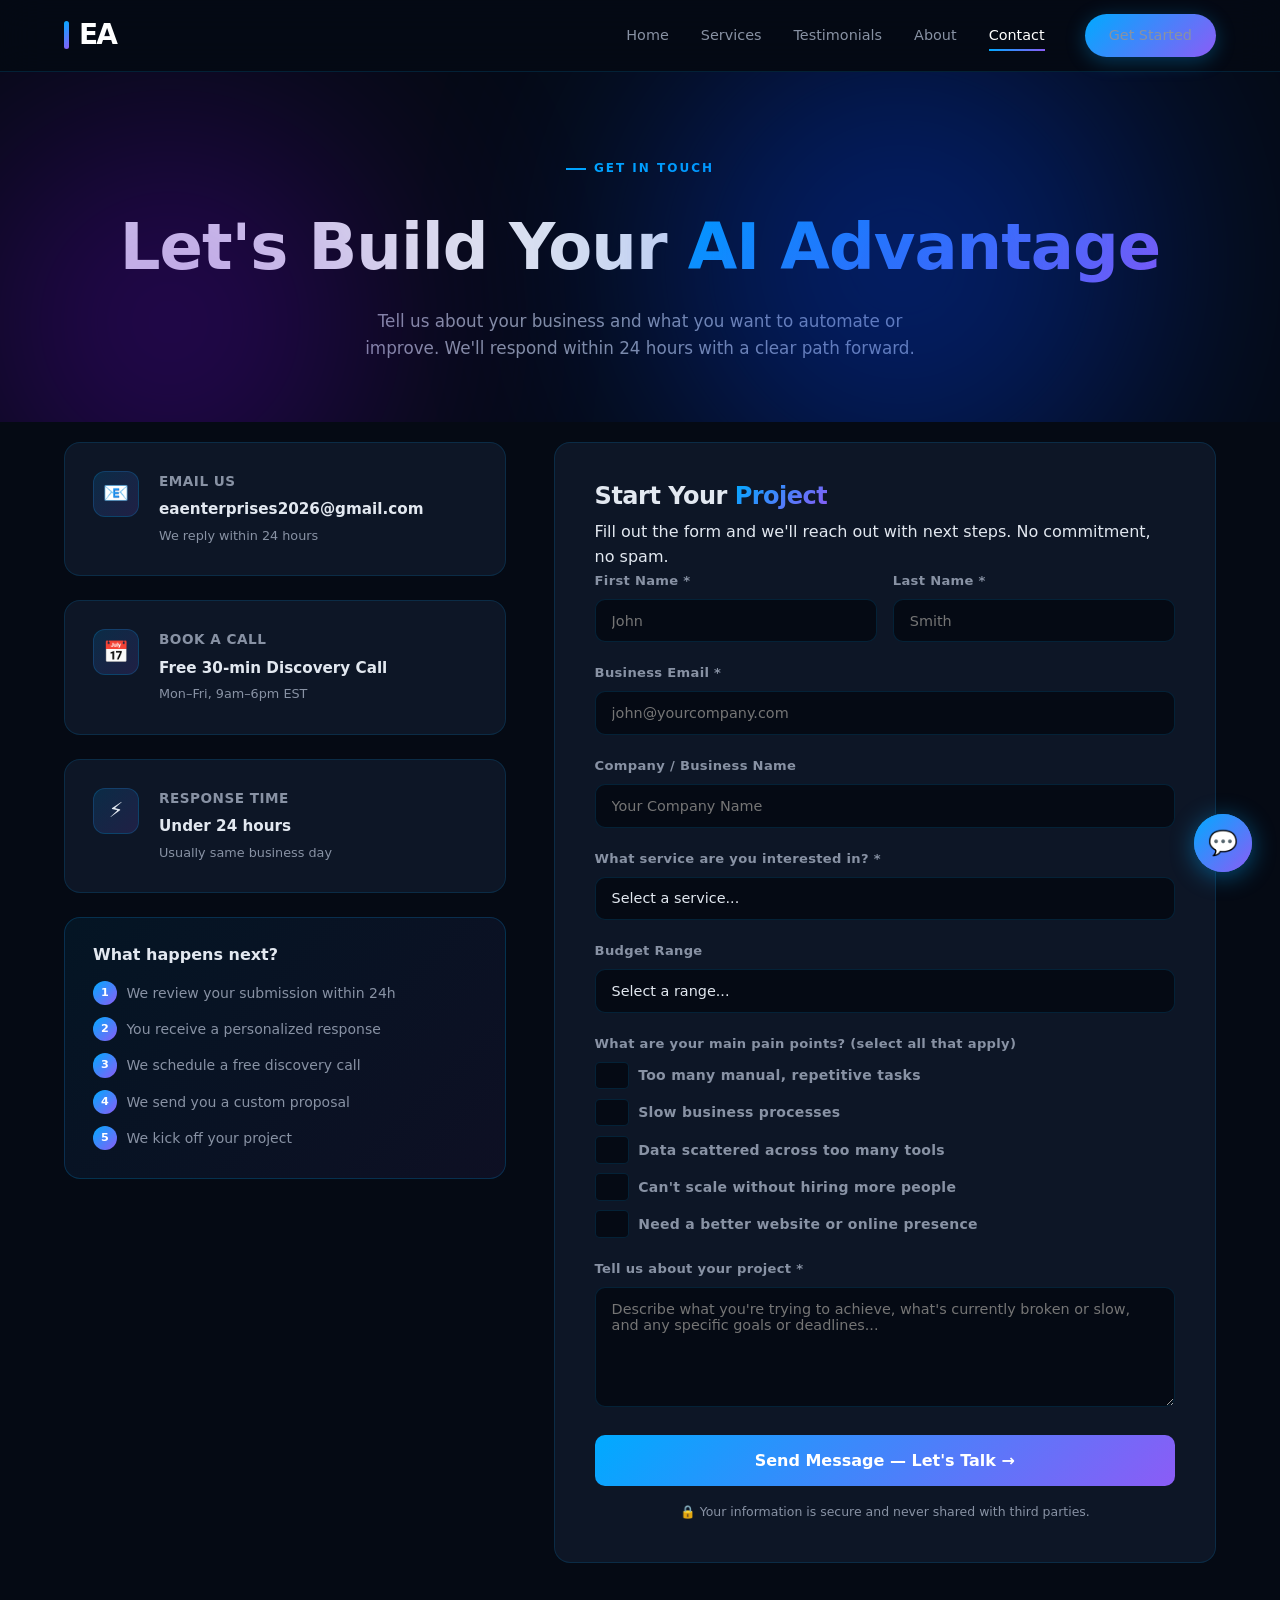
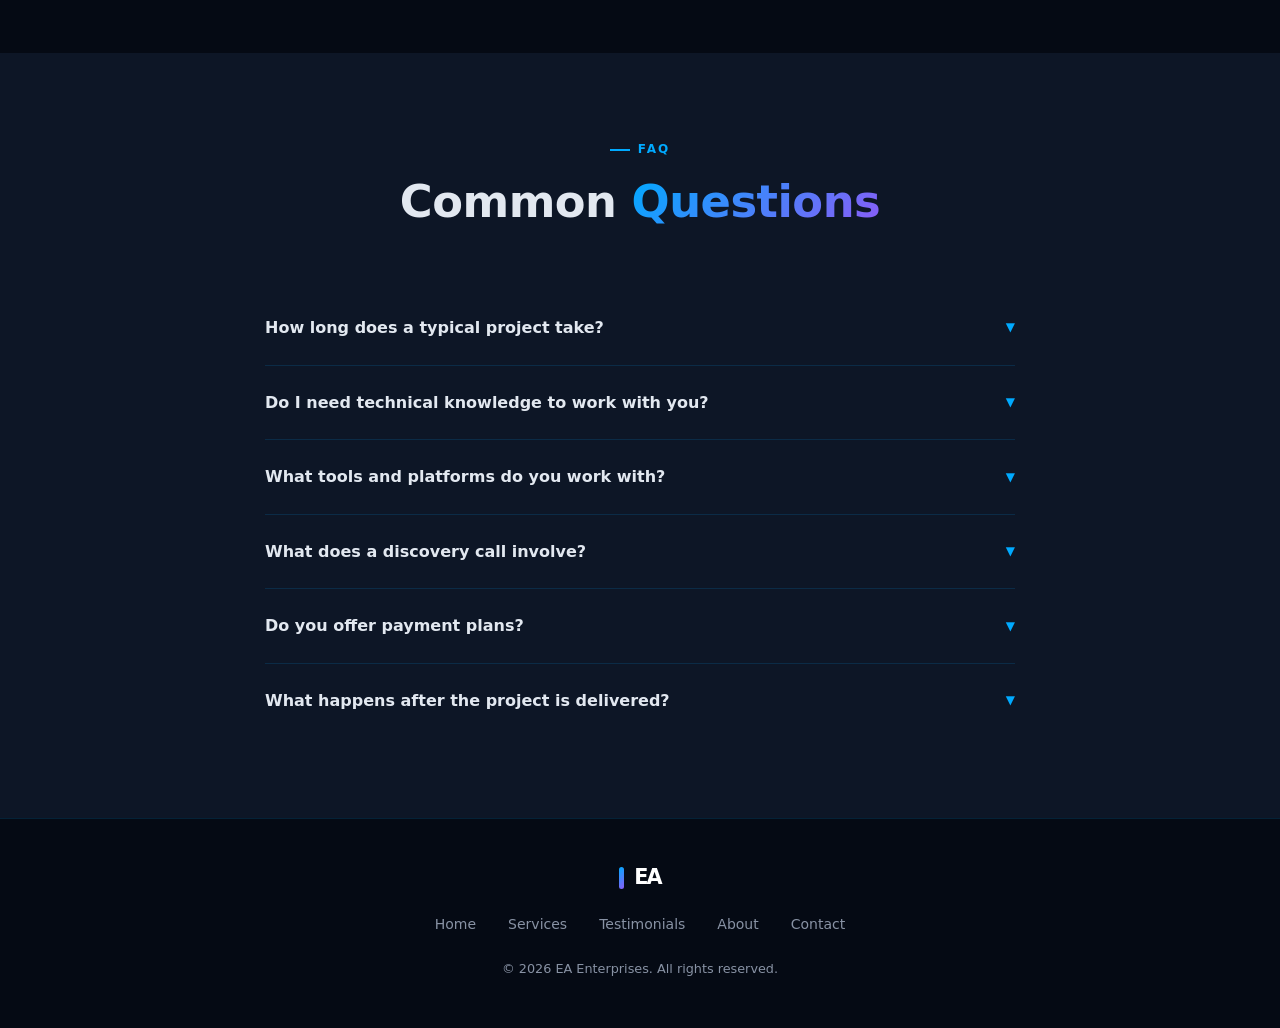
==== pages/contact.html @ 1dcc17ff "EA Enterprises website — initial deploy" ====
<!DOCTYPE html>
<html lang="en">
<head>
  <meta charset="UTF-8" />
  <meta name="viewport" content="width=device-width, initial-scale=1.0" />
  <title>Contact — EA Enterprises AI Agency</title>
  <link rel="stylesheet" href="../css/styles.css" />
  <style>
    .contact-hero { padding: 80px 5% 60px; text-align: center; position: relative; overflow: hidden; }
    .contact-hero .orb-blue { top: -60px; right: 10%; }
    .contact-hero .orb-purple { bottom: -100px; left: -30px; }
    .contact-hero h1 { margin: 1rem 0 1.5rem; }
    .contact-hero p { color: var(--text-muted); max-width: 560px; margin: 0 auto; font-size: 1.05rem; }
    .contact-layout { max-width: 1200px; margin: 0 auto; display: grid; grid-template-columns: 1fr 1.5fr; gap: 3rem; align-items: start; }
    .contact-info { display: flex; flex-direction: column; gap: 1.5rem; }
    .info-card { background: var(--bg-card); border: 1px solid var(--border); border-radius: var(--radius); padding: 1.75rem; display: flex; gap: 1.25rem; align-items: flex-start; transition: all 0.3s; }
    .info-card:hover { border-color: rgba(0,170,255,0.3); }
    .info-icon { width: 46px; height: 46px; border-radius: 12px; background: linear-gradient(135deg, rgba(0,170,255,0.15), rgba(139,92,246,0.15)); border: 1px solid rgba(0,170,255,0.2); display: flex; align-items: center; justify-content: center; font-size: 1.3rem; flex-shrink: 0; }
    .info-body h4 { font-size: 0.85rem; color: var(--text-muted); margin-bottom: 0.3rem; font-weight: 600; text-transform: uppercase; letter-spacing: 0.5px; }
    .info-body p { font-size: 0.95rem; font-weight: 600; }
    .info-body span { font-size: 0.8rem; color: var(--text-muted); }
    .expect-card { background: linear-gradient(135deg, rgba(0,170,255,0.07), rgba(139,92,246,0.07)); border: 1px solid rgba(0,170,255,0.2); border-radius: var(--radius); padding: 1.75rem; }
    .expect-card h3 { margin-bottom: 1rem; font-size: 1rem; }
    .expect-list { list-style: none; display: flex; flex-direction: column; gap: 0.75rem; }
    .expect-list li { font-size: 0.875rem; color: var(--text-muted); display: flex; align-items: center; gap: 0.6rem; }
    .expect-list li .step-chip { background: var(--gradient); color: white; font-size: 0.7rem; font-weight: 700; padding: 0.2rem 0.5rem; border-radius: 50px; flex-shrink: 0; }
    .form-card { background: var(--bg-card); border: 1px solid var(--border); border-radius: var(--radius); padding: 2.5rem; }
    .form-card h2 { margin-bottom: 0.5rem; font-size: 1.5rem; }
    .form-card > p { color: var(--text-muted); margin-bottom: 2rem; font-size: 0.9rem; }
    .form-row { display: grid; grid-template-columns: 1fr 1fr; gap: 1rem; }
    .form-group { display: flex; flex-direction: column; gap: 0.5rem; margin-bottom: 1.25rem; }
    label { font-size: 0.82rem; font-weight: 600; color: var(--text-muted); letter-spacing: 0.3px; }
    input, textarea, select { background: var(--bg-dark); border: 1px solid var(--border); border-radius: 10px; padding: 0.8rem 1rem; color: var(--text); font-size: 0.9rem; font-family: var(--font); width: 100%; transition: border-color 0.2s, box-shadow 0.2s; outline: none; -webkit-appearance: none; }
    input:focus, textarea:focus, select:focus { border-color: var(--accent-blue); box-shadow: 0 0 0 3px rgba(0,170,255,0.12); }
    textarea { resize: vertical; min-height: 120px; }
    select option { background: var(--bg-dark); }
    .checkbox-group { display: flex; flex-direction: column; gap: 0.6rem; }
    .checkbox-label { display: flex; align-items: center; gap: 0.6rem; cursor: pointer; font-size: 0.875rem; color: var(--text-muted); }
    .checkbox-label input[type="checkbox"] { width: 18px; height: 18px; border-radius: 5px; flex-shrink: 0; cursor: pointer; accent-color: var(--accent-blue); }
    .submit-btn { width: 100%; padding: 1rem; background: var(--gradient); border: none; border-radius: 10px; color: white; font-size: 1rem; font-weight: 700; cursor: pointer; transition: all 0.25s; font-family: var(--font); margin-top: 0.5rem; }
    .submit-btn:hover { transform: translateY(-2px); box-shadow: 0 8px 30px rgba(0,170,255,0.4); }
    .form-note { text-align: center; font-size: 0.78rem; color: var(--text-muted); margin-top: 1rem; }
    .success-msg { display: none; text-align: center; padding: 3rem; }
    .success-icon { font-size: 4rem; margin-bottom: 1rem; display: block; animation: float 3s ease-in-out infinite; }
    .success-msg h3 { margin-bottom: 0.75rem; }
    .success-msg p { color: var(--text-muted); }
    .faq-item { border-bottom: 1px solid var(--border); padding: 1.5rem 0; }
    .faq-item:last-child { border-bottom: none; }
    .faq-q { font-weight: 700; cursor: pointer; display: flex; align-items: center; justify-content: space-between; gap: 1rem; user-select: none; }
    .faq-q .arrow { font-size: 0.75rem; transition: transform 0.25s; flex-shrink: 0; color: var(--accent-blue); }
    .faq-item.open .faq-q .arrow { transform: rotate(180deg); }
    .faq-a { color: var(--text-muted); font-size: 0.9rem; line-height: 1.7; max-height: 0; overflow: hidden; transition: max-height 0.35s ease, margin-top 0.25s; }
    .faq-item.open .faq-a { max-height: 300px; margin-top: 0.75rem; }
    @media (max-width: 900px) { .contact-layout { grid-template-columns: 1fr; } .form-row { grid-template-columns: 1fr; } }
  </style>
</head>
<body>
<nav>
  <div class="nav-inner">
    <a href="../index.html" class="nav-logo"><div class="logo-accent"></div>EA</a>
    <div class="nav-links" id="navLinks">
      <a href="../index.html">Home</a>
      <a href="services.html">Services</a>
      <a href="testimonials.html">Testimonials</a>
      <a href="about.html">About</a>
      <a href="contact.html" class="active">Contact</a>
      <a href="contact.html" class="btn btn-primary" style="margin-left:0.5rem;">Get Started</a>
    </div>
    <div class="hamburger" onclick="toggleNav()"><span></span><span></span><span></span></div>
  </div>
</nav>

<div class="page-wrapper">
  <section class="contact-hero">
    <div class="orb orb-blue"></div>
    <div class="orb orb-purple"></div>
    <div class="section-label">Get In Touch</div>
    <h1>Let's Build Your <span class="gradient-text">AI Advantage</span></h1>
    <p>Tell us about your business and what you want to automate or improve. We'll respond within 24 hours with a clear path forward.</p>
  </section>

  <section style="padding: 20px 5% 90px;">
    <div class="contact-layout">
      <div class="contact-info fade-up">
        <div class="info-card">
          <div class="info-icon">📧</div>
          <div class="info-body"><h4>Email Us</h4><p>eaenterprises2026@gmail.com</p><span>We reply within 24 hours</span></div>
        </div>
        <div class="info-card">
          <div class="info-icon">📅</div>
          <div class="info-body"><h4>Book a Call</h4><p>Free 30-min Discovery Call</p><span>Mon–Fri, 9am–6pm EST</span></div>
        </div>
        <div class="info-card">
          <div class="info-icon">⚡</div>
          <div class="info-body"><h4>Response Time</h4><p>Under 24 hours</p><span>Usually same business day</span></div>
        </div>
        <div class="expect-card">
          <h3>What happens next?</h3>
          <ul class="expect-list">
            <li><span class="step-chip">1</span>We review your submission within 24h</li>
            <li><span class="step-chip">2</span>You receive a personalized response</li>
            <li><span class="step-chip">3</span>We schedule a free discovery call</li>
            <li><span class="step-chip">4</span>We send you a custom proposal</li>
            <li><span class="step-chip">5</span>We kick off your project</li>
          </ul>
        </div>
      </div>

      <div class="form-card fade-up fade-up-delay-1">
        <div id="formWrap">
          <h2>Start Your <span class="gradient-text">Project</span></h2>
          <p>Fill out the form and we'll reach out with next steps. No commitment, no spam.</p>
          <form id="contactForm" onsubmit="handleSubmit(event)" novalidate>
            <div class="form-row">
              <div class="form-group"><label for="firstName">First Name *</label><input type="text" id="firstName" name="firstName" placeholder="John" required /></div>
              <div class="form-group"><label for="lastName">Last Name *</label><input type="text" id="lastName" name="lastName" placeholder="Smith" required /></div>
            </div>
            <div class="form-group"><label for="email">Business Email *</label><input type="email" id="email" name="email" placeholder="john@yourcompany.com" required /></div>
            <div class="form-group"><label for="company">Company / Business Name</label><input type="text" id="company" name="company" placeholder="Your Company Name" /></div>
            <div class="form-group">
              <label for="service">What service are you interested in? *</label>
              <select id="service" name="service" required>
                <option value="" disabled selected>Select a service...</option>
                <option value="automation">AI Workflow Automation</option>
                <option value="website">AI-Powered Website</option>
                <option value="agent">Custom AI Agent Development</option>
                <option value="data">Data Intelligence & Analytics</option>
                <option value="consulting">AI Strategy & Consulting</option>
                <option value="retainer">Monthly Retainer Plan</option>
                <option value="other">Something Else / Not Sure</option>
              </select>
            </div>
            <div class="form-group">
              <label for="budget">Budget Range</label>
              <select id="budget" name="budget">
                <option value="" disabled selected>Select a range...</option>
                <option value="under-1k">Under $1,000</option>
                <option value="1k-5k">$1,000 – $5,000</option>
                <option value="5k-15k">$5,000 – $15,000</option>
                <option value="15k-50k">$15,000 – $50,000</option>
                <option value="50k+">$50,000+</option>
                <option value="unsure">Not sure yet</option>
              </select>
            </div>
            <div class="form-group">
              <label>What are your main pain points? (select all that apply)</label>
              <div class="checkbox-group">
                <label class="checkbox-label"><input type="checkbox" name="pain[]" value="manual-tasks" /> Too many manual, repetitive tasks</label>
                <label class="checkbox-label"><input type="checkbox" name="pain[]" value="slow-processes" /> Slow business processes</label>
                <label class="checkbox-label"><input type="checkbox" name="pain[]" value="data-chaos" /> Data scattered across too many tools</label>
                <label class="checkbox-label"><input type="checkbox" name="pain[]" value="scaling" /> Can't scale without hiring more people</label>
                <label class="checkbox-label"><input type="checkbox" name="pain[]" value="no-website" /> Need a better website or online presence</label>
              </div>
            </div>
            <div class="form-group"><label for="message">Tell us about your project *</label><textarea id="message" name="message" placeholder="Describe what you're trying to achieve, what's currently broken or slow, and any specific goals or deadlines..." required></textarea></div>
            <button type="submit" class="submit-btn">Send Message — Let's Talk →</button>
            <p class="form-note">🔒 Your information is secure and never shared with third parties.</p>
          </form>
        </div>
        <div id="successMsg" class="success-msg">
          <span class="success-icon">🚀</span>
          <h3>Message Sent!</h3>
          <p>Thank you for reaching out. We'll review your message and get back to you within 24 hours — usually the same business day.</p>
          <p style="margin-top:1rem;">Keep an eye on <strong>eaenterprises2026@gmail.com</strong> for our reply.</p>
          <a href="../index.html" class="btn btn-outline" style="margin-top:2rem;display:inline-flex;">← Back to Home</a>
        </div>
      </div>
    </div>
  </section>

  <section style="background:var(--bg-card);padding:80px 5%;">
    <div class="container">
      <div class="section-header fade-up">
        <div class="section-label">FAQ</div>
        <h2>Common <span class="gradient-text">Questions</span></h2>
      </div>
      <div style="max-width:750px;margin:0 auto;" class="fade-up">
        <div class="faq-item"><div class="faq-q" onclick="toggleFaq(this)">How long does a typical project take?<span class="arrow">▼</span></div><div class="faq-a">Most automation and AI agent projects go from kickoff to live in 2–4 weeks. Website builds typically take 4–6 weeks depending on complexity. We provide detailed timelines in your proposal before we start.</div></div>
        <div class="faq-item"><div class="faq-q" onclick="toggleFaq(this)">Do I need technical knowledge to work with you?<span class="arrow">▼</span></div><div class="faq-a">Not at all. We handle all the technical implementation and explain everything in plain business language. You tell us your goals — we figure out how to get there. We also train your team so you can manage the systems independently after launch.</div></div>
        <div class="faq-item"><div class="faq-q" onclick="toggleFaq(this)">What tools and platforms do you work with?<span class="arrow">▼</span></div><div class="faq-a">We work with n8n, Make (Integromat), Zapier, OpenAI, Anthropic Claude, Google APIs, Airtable, Notion, HubSpot, Salesforce, Slack, and dozens more. If you already use a tool, we can almost certainly integrate with it.</div></div>
        <div class="faq-item"><div class="faq-q" onclick="toggleFaq(this)">What does a discovery call involve?<span class="arrow">▼</span></div><div class="faq-a">It's a 30-minute conversation where we learn about your business, your current workflows, and your goals. No pitch, no pressure — just a genuine conversation to see if we're the right fit. You'll leave with at least 2–3 actionable AI ideas regardless of whether you hire us.</div></div>
        <div class="faq-item"><div class="faq-q" onclick="toggleFaq(this)">Do you offer payment plans?<span class="arrow">▼</span></div><div class="faq-a">Yes. For projects over $2,000 we typically split payment: 50% upfront to begin, 50% on delivery. For larger projects we can arrange milestone-based payments. We want to make working together accessible — just ask.</div></div>
        <div class="faq-item"><div class="faq-q" onclick="toggleFaq(this)">What happens after the project is delivered?<span class="arrow">▼</span></div><div class="faq-a">All projects include 30 days of free support after delivery. We document everything and train your team. After that, you can continue on one of our monthly retainer plans for ongoing optimization, new features, and priority support.</div></div>
      </div>
    </div>
  </section>

  <footer>
    <div class="footer-inner">
      <div class="nav-logo" style="font-size:1.3rem;"><div class="logo-accent" style="height:22px;"></div>EA</div>
      <div class="footer-links">
        <a href="../index.html">Home</a>
        <a href="services.html">Services</a>
        <a href="testimonials.html">Testimonials</a>
        <a href="about.html">About</a>
        <a href="contact.html">Contact</a>
      </div>
      <div class="footer-copy">© 2026 EA Enterprises. All rights reserved.</div>
    </div>
  </footer>
</div>
<script src="../js/main.js"></script>
<script src="../js/chatbot.js"></script>
</body>
</html>
---- css/styles.css ----
/* ===== RESET & BASE ===== */
*, *::before, *::after { box-sizing: border-box; margin: 0; padding: 0; }

:root {
  --bg-dark: #050a14;
  --bg-card: #0d1626;
  --bg-card2: #111d33;
  --accent-blue: #00aaff;
  --accent-purple: #8b5cf6;
  --accent-cyan: #06b6d4;
  --gradient: linear-gradient(135deg, #00aaff, #8b5cf6);
  --gradient2: linear-gradient(135deg, #8b5cf6, #06b6d4);
  --text: #e2e8f0;
  --text-muted: #8892a4;
  --border: rgba(0, 170, 255, 0.15);
  --glow: 0 0 40px rgba(0, 170, 255, 0.2);
  --radius: 16px;
  --nav-h: 72px;
  --font: 'Inter', system-ui, sans-serif;
}

html { scroll-behavior: smooth; }

body {
  font-family: var(--font);
  background: var(--bg-dark);
  color: var(--text);
  line-height: 1.6;
  overflow-x: hidden;
}

a { color: inherit; text-decoration: none; }
img { max-width: 100%; display: block; }

/* ===== NAVIGATION ===== */
nav {
  position: fixed;
  top: 0; left: 0; right: 0;
  height: var(--nav-h);
  background: rgba(5, 10, 20, 0.85);
  backdrop-filter: blur(20px);
  border-bottom: 1px solid var(--border);
  z-index: 1000;
  display: flex;
  align-items: center;
  padding: 0 5%;
}

.nav-inner {
  width: 100%;
  max-width: 1200px;
  margin: 0 auto;
  display: flex;
  align-items: center;
  justify-content: space-between;
}

.nav-logo {
  font-size: 1.75rem;
  font-weight: 900;
  color: white;
  letter-spacing: -2px;
  display: flex;
  align-items: center;
  gap: 10px;
  text-decoration: none;
  line-height: 1;
}

.logo-accent {
  width: 5px;
  height: 28px;
  border-radius: 3px;
  background: var(--gradient);
  flex-shrink: 0;
  display: block;
}

.nav-links { display: flex; gap: 2rem; align-items: center; }

.nav-links a {
  color: var(--text-muted);
  font-size: 0.9rem;
  font-weight: 500;
  transition: color 0.2s;
  position: relative;
}

.nav-links a::after {
  content: '';
  position: absolute;
  bottom: -4px; left: 0; right: 0;
  height: 2px;
  background: var(--gradient);
  transform: scaleX(0);
  transition: transform 0.2s;
}

.nav-links a:hover, .nav-links a.active { color: white; }
.nav-links a:hover::after, .nav-links a.active::after { transform: scaleX(1); }

.btn {
  display: inline-flex;
  align-items: center;
  gap: 0.5rem;
  padding: 0.65rem 1.5rem;
  border-radius: 50px;
  font-size: 0.875rem;
  font-weight: 600;
  cursor: pointer;
  transition: all 0.25s;
  border: none;
}

.btn-primary {
  background: var(--gradient);
  color: white;
  box-shadow: 0 4px 20px rgba(0, 170, 255, 0.3);
}

.btn-primary:hover { transform: translateY(-2px); box-shadow: 0 8px 30px rgba(0, 170, 255, 0.45); }

.btn-outline {
  background: transparent;
  color: var(--accent-blue);
  border: 1px solid var(--accent-blue);
}

.btn-outline:hover { background: rgba(0, 170, 255, 0.1); transform: translateY(-2px); }

.btn-lg { padding: 0.9rem 2.2rem; font-size: 1rem; }

/* Hamburger */
.hamburger { display: none; flex-direction: column; gap: 5px; cursor: pointer; padding: 4px; }
.hamburger span { display: block; width: 24px; height: 2px; background: var(--text); border-radius: 2px; transition: all 0.3s; }

/* ===== PAGE WRAPPER ===== */
.page-wrapper { padding-top: var(--nav-h); min-height: 100vh; }

/* ===== SECTION BASE ===== */
section { padding: 90px 5%; }

.container { max-width: 1200px; margin: 0 auto; }

.section-label {
  display: inline-flex;
  align-items: center;
  gap: 0.5rem;
  font-size: 0.75rem;
  font-weight: 700;
  letter-spacing: 2px;
  text-transform: uppercase;
  color: var(--accent-blue);
  margin-bottom: 1rem;
}

.section-label::before {
  content: '';
  display: block;
  width: 20px;
  height: 2px;
  background: var(--accent-blue);
}

h1, h2, h3 { font-weight: 800; line-height: 1.15; }

h1 { font-size: clamp(2.4rem, 5vw, 4rem); letter-spacing: -1px; }
h2 { font-size: clamp(1.8rem, 3.5vw, 2.8rem); letter-spacing: -0.5px; }
h3 { font-size: 1.25rem; }

.gradient-text {
  background: var(--gradient);
  -webkit-background-clip: text;
  -webkit-text-fill-color: transparent;
  background-clip: text;
}

.section-header { text-align: center; max-width: 700px; margin: 0 auto 4rem; }
.section-header p { color: var(--text-muted); margin-top: 1rem; font-size: 1.05rem; }

/* ===== CARDS ===== */
.card {
  background: var(--bg-card);
  border: 1px solid var(--border);
  border-radius: var(--radius);
  padding: 2rem;
  transition: all 0.3s;
}

.card:hover {
  border-color: rgba(0, 170, 255, 0.35);
  box-shadow: var(--glow);
  transform: translateY(-4px);
}

.card-icon {
  width: 52px;
  height: 52px;
  border-radius: 12px;
  display: flex;
  align-items: center;
  justify-content: center;
  font-size: 1.5rem;
  margin-bottom: 1.25rem;
}

/* ===== GRIDS ===== */
.grid-3 { display: grid; grid-template-columns: repeat(3, 1fr); gap: 1.5rem; }
.grid-2 { display: grid; grid-template-columns: repeat(2, 1fr); gap: 1.5rem; }

/* ===== GLOW ORBS ===== */
.orb {
  position: absolute;
  border-radius: 50%;
  filter: blur(120px);
  pointer-events: none;
  opacity: 0.35;
}

.orb-blue { background: #0044ff; width: 500px; height: 500px; }
.orb-purple { background: #6600cc; width: 400px; height: 400px; }
.orb-cyan { background: #0088cc; width: 350px; height: 350px; }

/* ===== BADGE ===== */
.badge {
  display: inline-flex;
  align-items: center;
  gap: 0.4rem;
  padding: 0.35rem 0.9rem;
  border-radius: 50px;
  font-size: 0.78rem;
  font-weight: 600;
  background: rgba(0, 170, 255, 0.12);
  border: 1px solid rgba(0, 170, 255, 0.25);
  color: var(--accent-blue);
}

/* ===== DIVIDER ===== */
.divider {
  height: 1px;
  background: linear-gradient(90deg, transparent, var(--border), transparent);
  margin: 0 5%;
}

/* ===== FOOTER ===== */
footer {
  padding: 3rem 5%;
  border-top: 1px solid var(--border);
  text-align: center;
}

footer .footer-inner {
  max-width: 1200px;
  margin: 0 auto;
  display: flex;
  flex-direction: column;
  align-items: center;
  gap: 1.5rem;
}

.footer-links { display: flex; gap: 2rem; flex-wrap: wrap; justify-content: center; }
.footer-links a { color: var(--text-muted); font-size: 0.875rem; transition: color 0.2s; }
.footer-links a:hover { color: var(--accent-blue); }
.footer-copy { color: var(--text-muted); font-size: 0.8rem; }

/* ===== RESPONSIVE ===== */
@media (max-width: 900px) {
  .grid-3 { grid-template-columns: repeat(2, 1fr); }
}

@media (max-width: 640px) {
  .grid-3, .grid-2 { grid-template-columns: 1fr; }
  .hamburger { display: flex; }

  .nav-links {
    position: fixed;
    top: var(--nav-h);
    left: 0; right: 0;
    background: rgba(5, 10, 20, 0.97);
    backdrop-filter: blur(20px);
    flex-direction: column;
    padding: 2rem;
    gap: 1.5rem;
    transform: translateY(-100%);
    opacity: 0;
    pointer-events: none;
    transition: all 0.3s;
    border-bottom: 1px solid var(--border);
  }

  .nav-links.open { transform: translateY(0); opacity: 1; pointer-events: all; }
  .nav-links a { font-size: 1.1rem; }

  section { padding: 60px 5%; }
}

/* ===== ANIMATIONS ===== */
@keyframes fadeUp {
  from { opacity: 0; transform: translateY(30px); }
  to { opacity: 1; transform: translateY(0); }
}

@keyframes pulse-ring {
  0% { transform: scale(0.95); box-shadow: 0 0 0 0 rgba(0, 170, 255, 0.4); }
  70% { transform: scale(1); box-shadow: 0 0 0 20px rgba(0, 170, 255, 0); }
  100% { transform: scale(0.95); }
}

@keyframes float {
  0%, 100% { transform: translateY(0); }
  50% { transform: translateY(-12px); }
}

.fade-up { animation: fadeUp 0.7s ease both; }
.fade-up-delay-1 { animation-delay: 0.1s; }
.fade-up-delay-2 { animation-delay: 0.2s; }
.fade-up-delay-3 { animation-delay: 0.3s; }
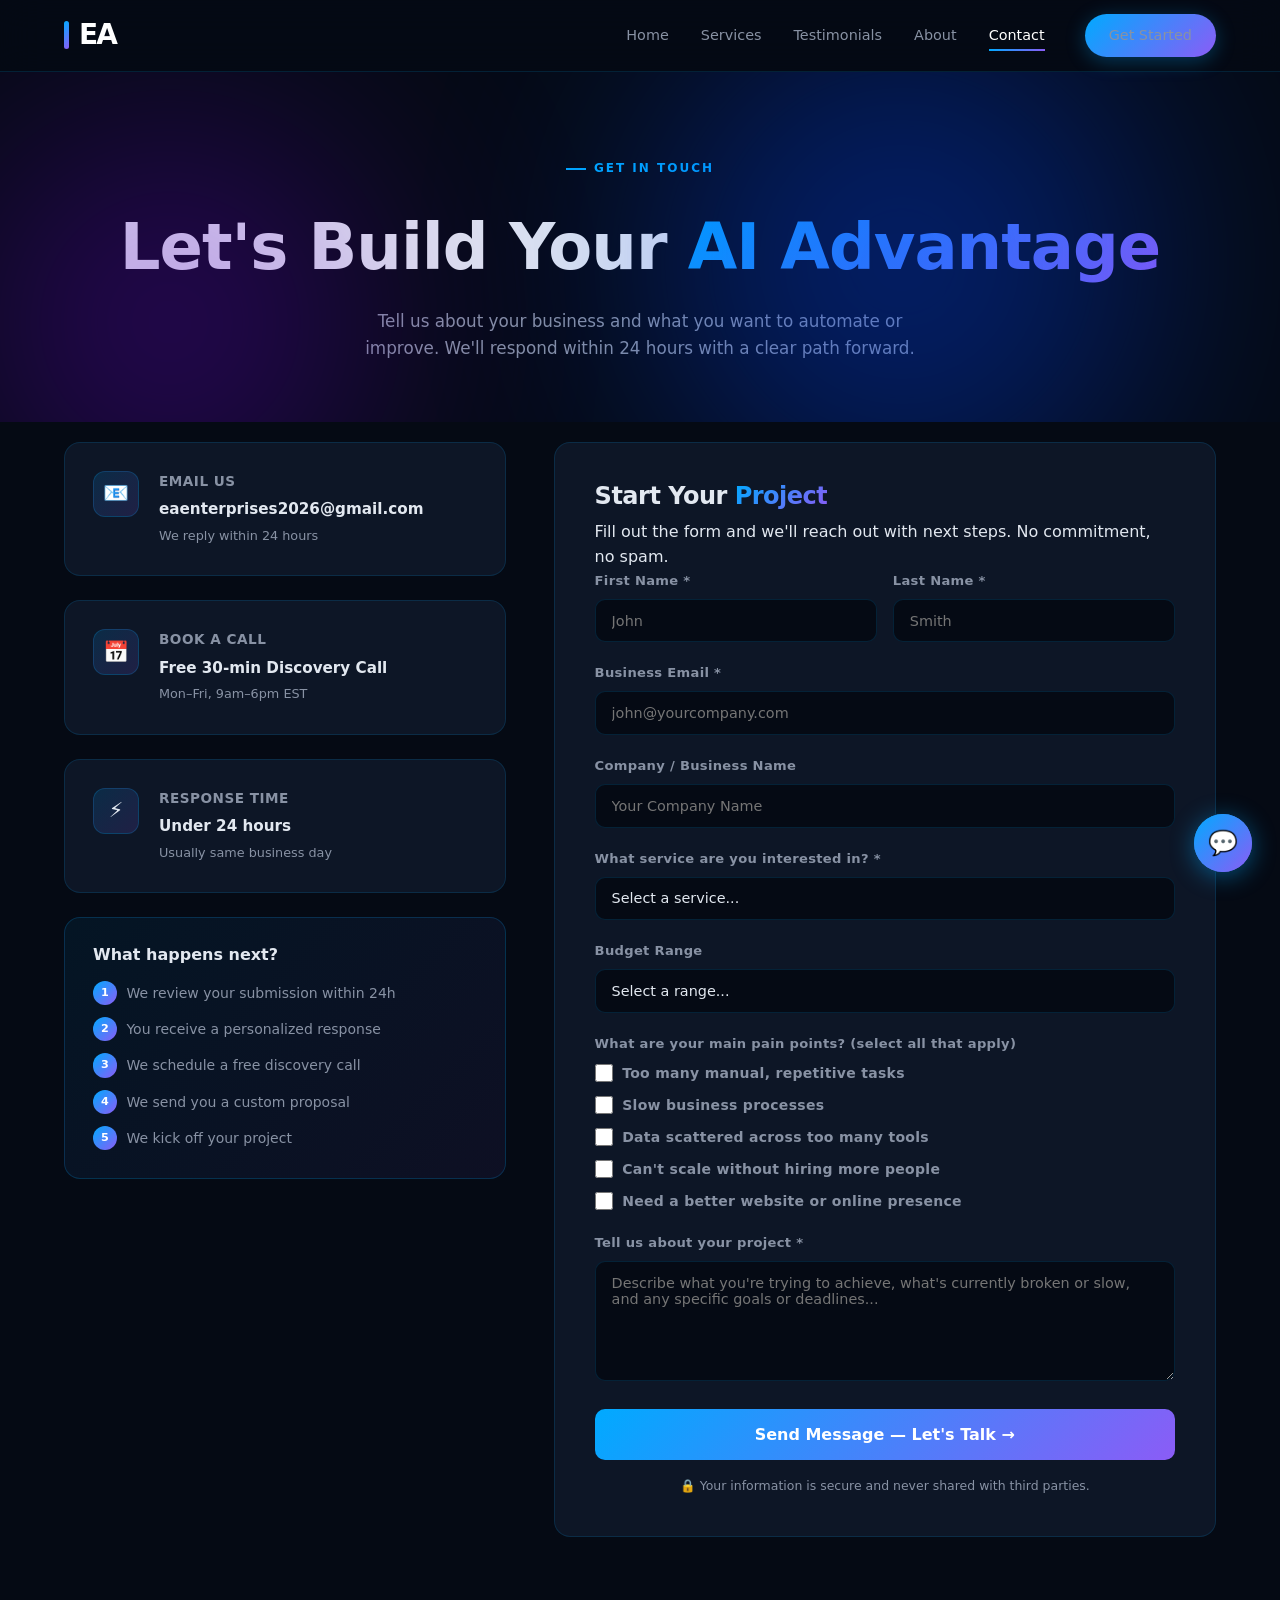
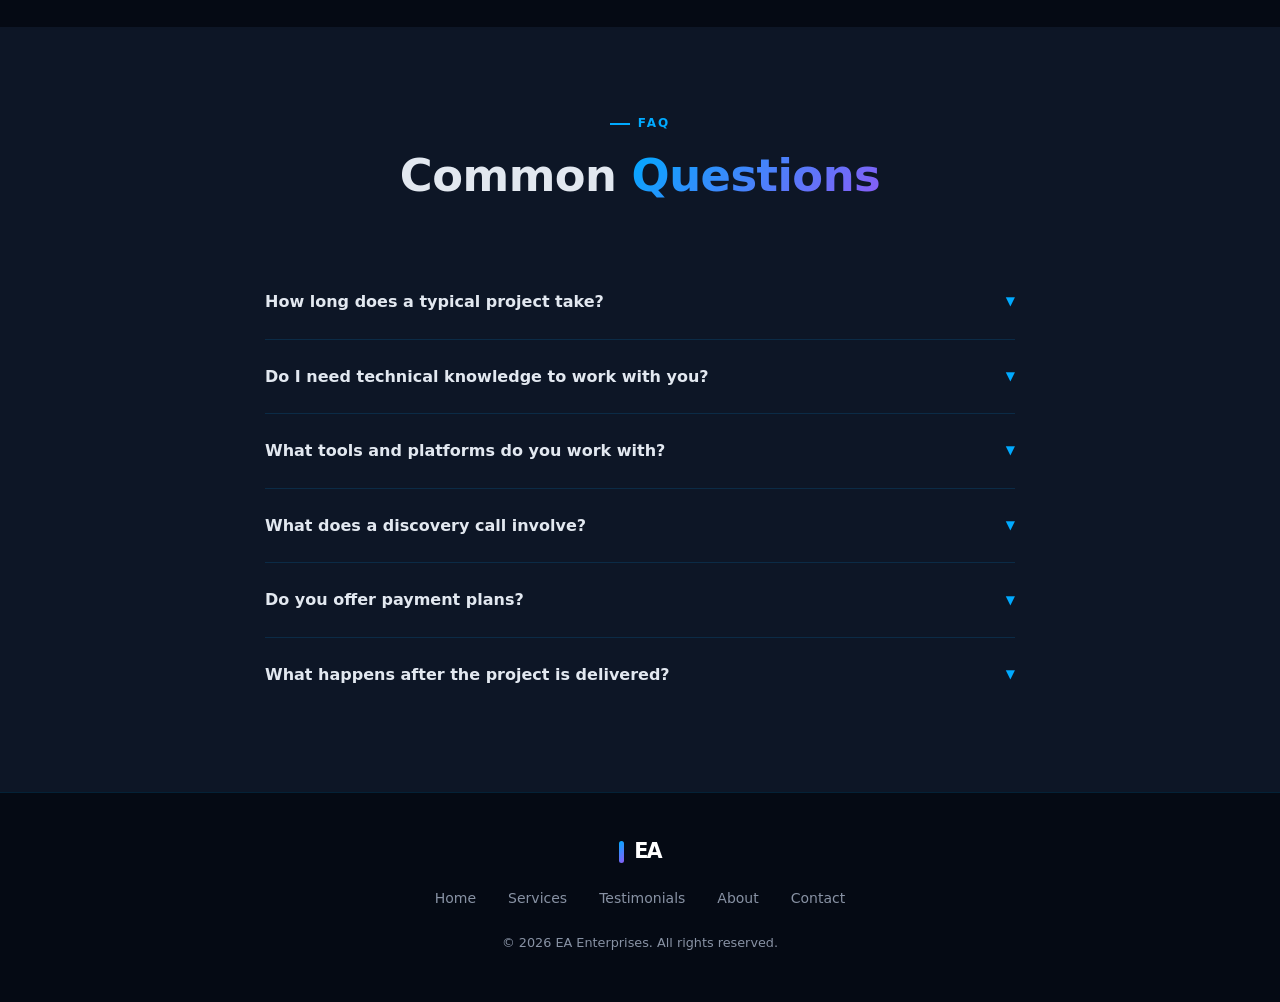
==== commit 7e274266: "Fix checkboxes not staying checked on contact form" ====
--- a/pages/contact.html
+++ b/pages/contact.html
@@ -30,7 +30,7 @@
     .form-row { display: grid; grid-template-columns: 1fr 1fr; gap: 1rem; }
     .form-group { display: flex; flex-direction: column; gap: 0.5rem; margin-bottom: 1.25rem; }
     label { font-size: 0.82rem; font-weight: 600; color: var(--text-muted); letter-spacing: 0.3px; }
-    input, textarea, select { background: var(--bg-dark); border: 1px solid var(--border); border-radius: 10px; padding: 0.8rem 1rem; color: var(--text); font-size: 0.9rem; font-family: var(--font); width: 100%; transition: border-color 0.2s, box-shadow 0.2s; outline: none; -webkit-appearance: none; }
+    input:not([type="checkbox"]), textarea, select { background: var(--bg-dark); border: 1px solid var(--border); border-radius: 10px; padding: 0.8rem 1rem; color: var(--text); font-size: 0.9rem; font-family: var(--font); width: 100%; transition: border-color 0.2s, box-shadow 0.2s; outline: none; -webkit-appearance: none; }
     input:focus, textarea:focus, select:focus { border-color: var(--accent-blue); box-shadow: 0 0 0 3px rgba(0,170,255,0.12); }
     textarea { resize: vertical; min-height: 120px; }
     select option { background: var(--bg-dark); }
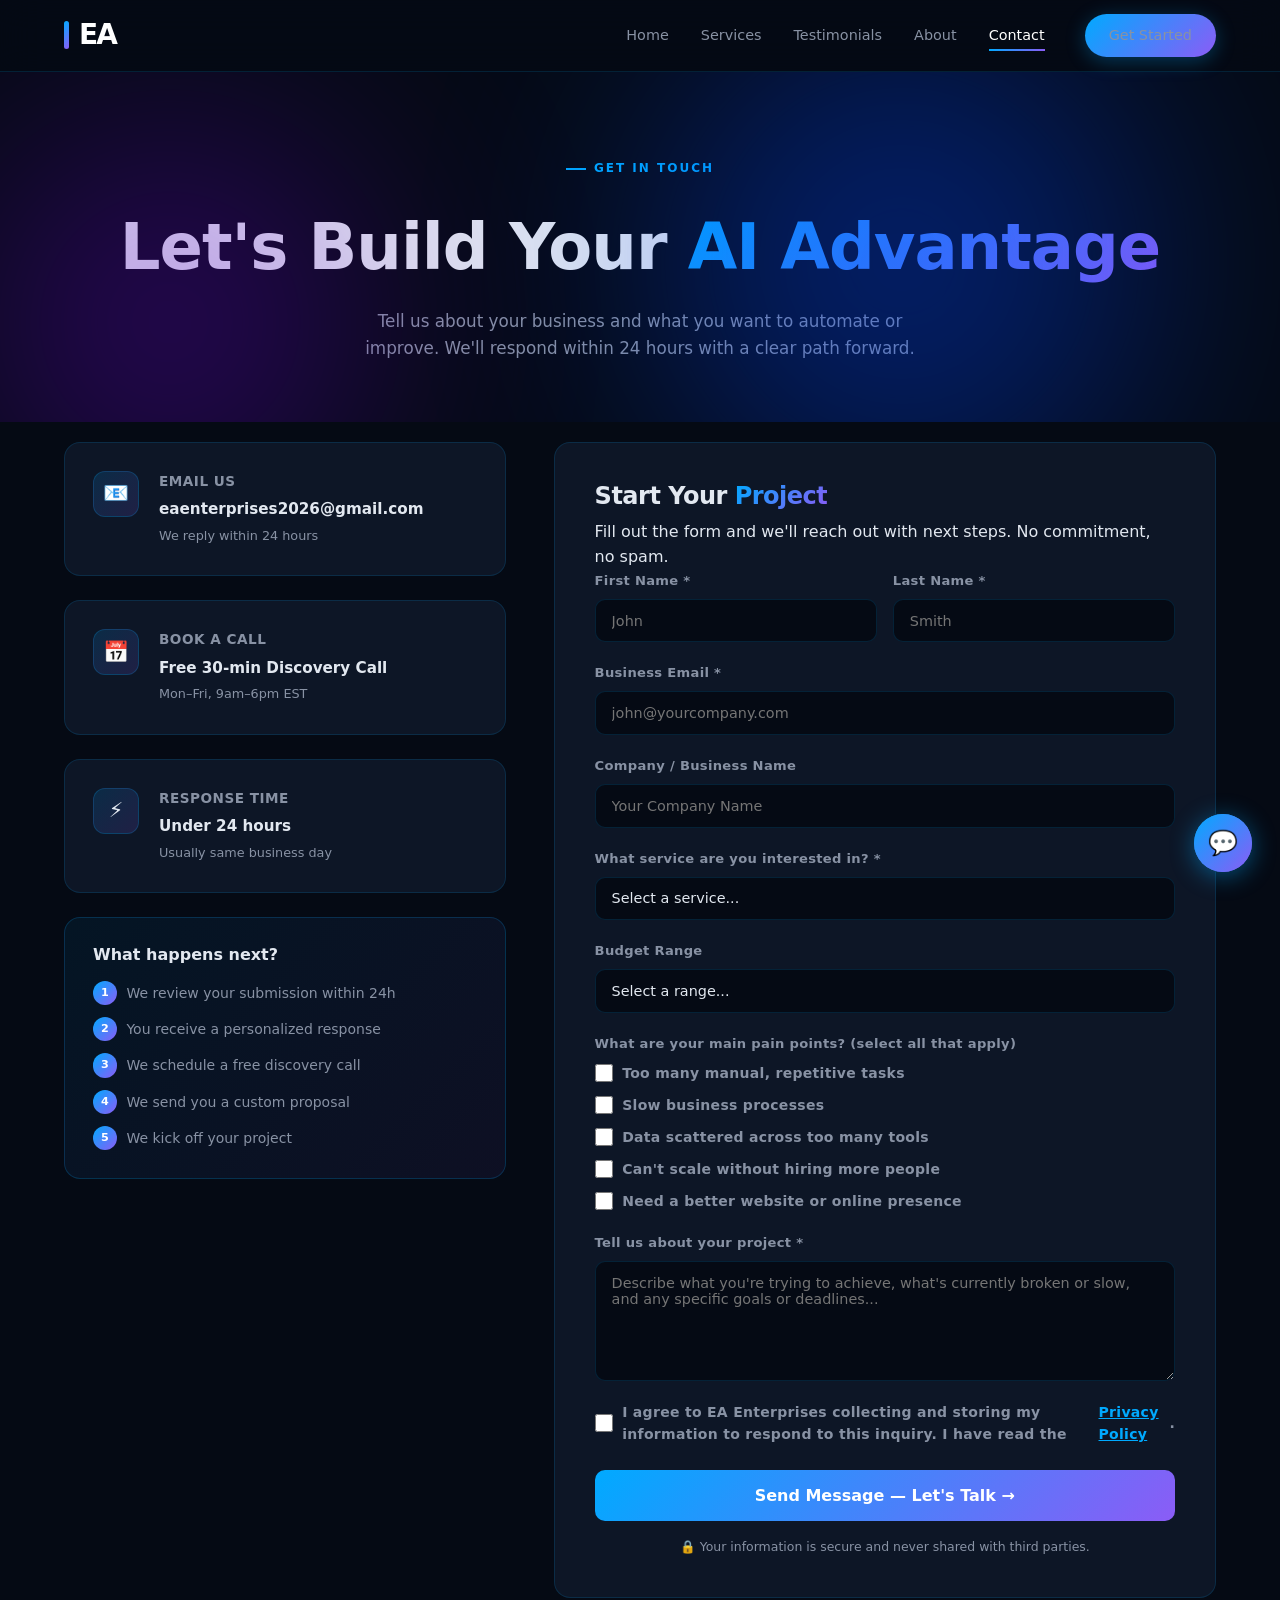
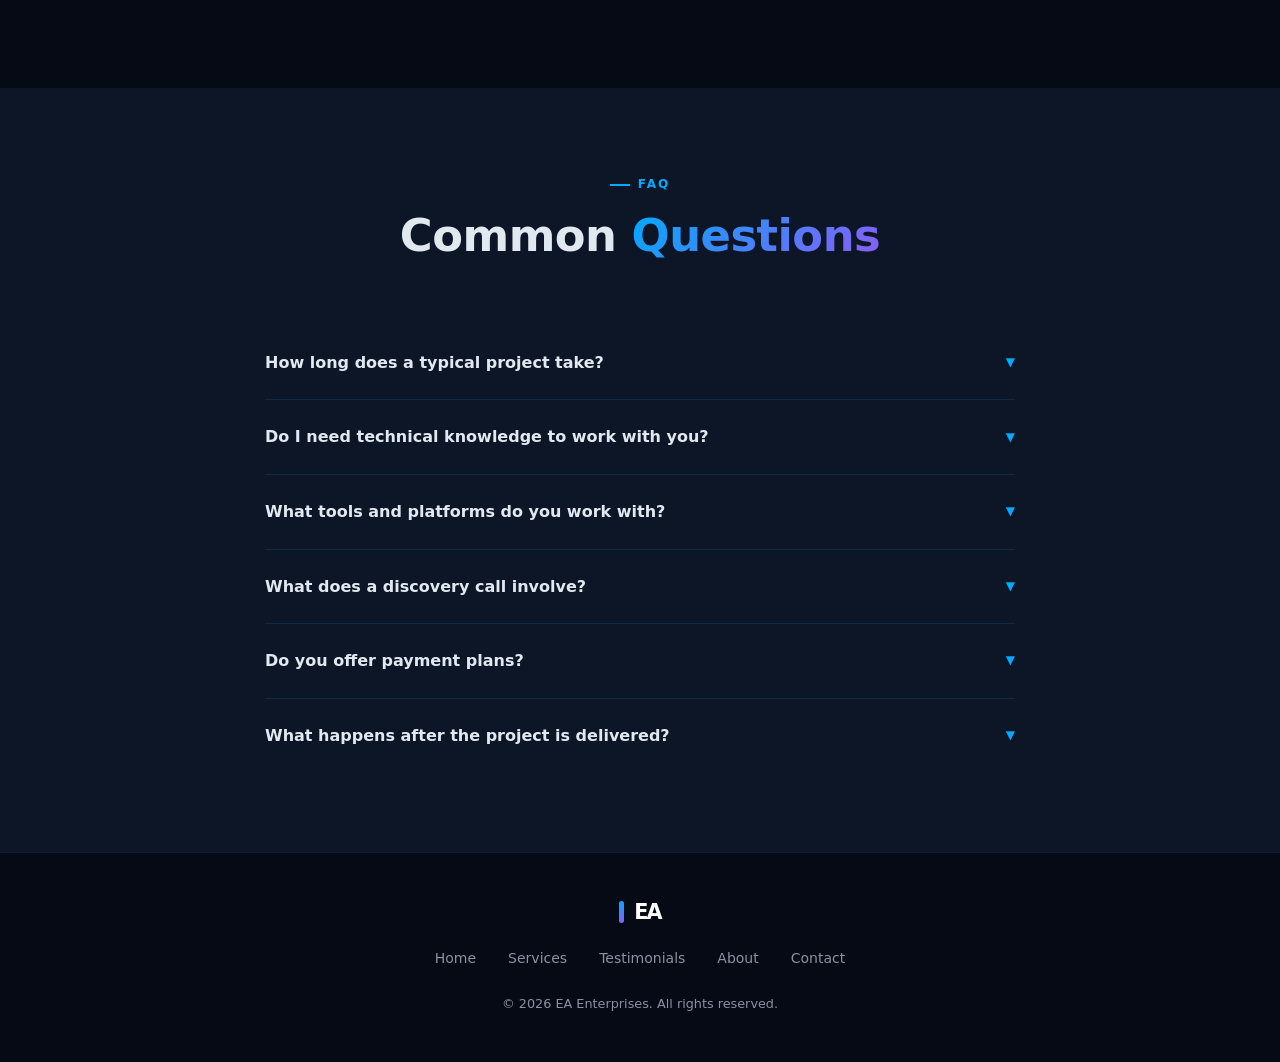
==== commit 8411a45c: "Add consent checkbox, privacy policy page, and form validation" ====
--- a/pages/contact.html
+++ b/pages/contact.html
@@ -153,6 +153,12 @@
               </div>
             </div>
             <div class="form-group"><label for="message">Tell us about your project *</label><textarea id="message" name="message" placeholder="Describe what you're trying to achieve, what's currently broken or slow, and any specific goals or deadlines..." required></textarea></div>
+            <div class="form-group" style="margin-bottom:1rem;">
+              <label class="checkbox-label" id="consentLabel">
+                <input type="checkbox" id="consent" name="consent" />
+                I agree to EA Enterprises collecting and storing my information to respond to this inquiry. I have read the <a href="privacy.html" target="_blank" style="color:var(--accent-blue);text-decoration:underline;">Privacy Policy</a>.
+              </label>
+            </div>
             <button type="submit" class="submit-btn">Send Message — Let's Talk →</button>
             <p class="form-note">🔒 Your information is secure and never shared with third parties.</p>
           </form>
